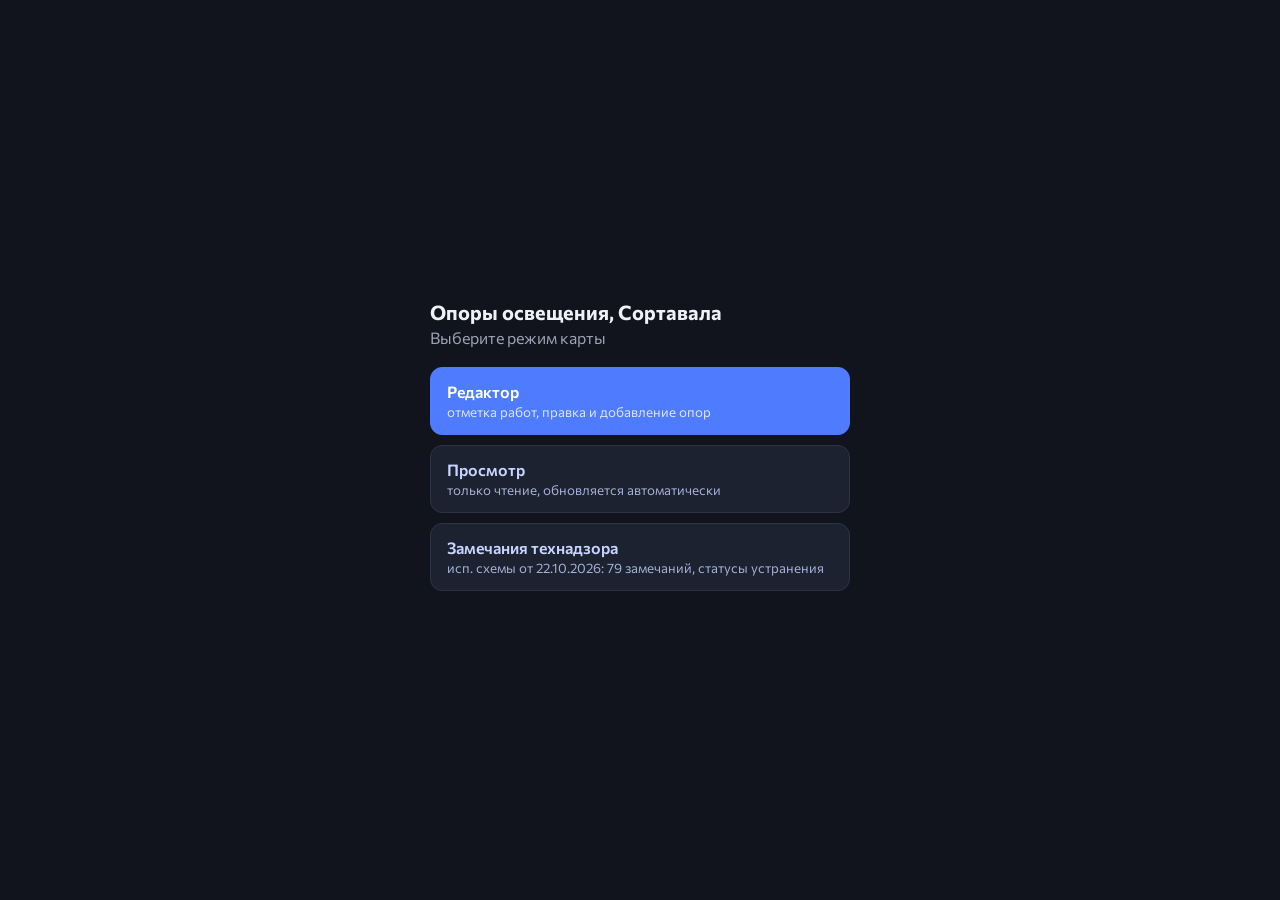
==== index.html @ 80b46d84 "Копия карты с замечаниями технадзора (исп. схемы 22.10.2026) Co-Authored-By: Claude Opus 5.5 <norepl" ====
<!doctype html><html lang="ru"><head><meta charset="utf-8"><meta name="viewport" content="width=device-width,initial-scale=1"><title>Карта опор — Сортавала</title>
<link rel="stylesheet" href="https://fonts.googleapis.com/css2?family=Commissioner:wght@400;600;700&display=swap"><style>body{margin:0;font:16px 'Commissioner',system-ui,sans-serif;background:#11141c;color:#eef1f7;display:flex;min-height:100vh;align-items:center;justify-content:center;padding:16px;box-sizing:border-box}main{max-width:420px;width:100%}h1{font-size:20px;margin:0 0 4px}p{color:#9aa3b5;margin:0 0 20px}a{display:block;padding:14px 16px;margin:10px 0;border-radius:12px;text-decoration:none;font-weight:600;border:1px solid #4f7cff}a.e{background:#4f7cff;color:#fff}a.v{background:#1d2230;color:#c6d4ff;border-color:#2c3346}small{display:block;font-weight:400;opacity:.8;margin-top:2px}</style></head>
<body><main><h1>Опоры освещения, Сортавала</h1><p>Выберите режим карты</p>
<a class="e" href="redaktor.html">Редактор<small>отметка работ, правка и добавление опор</small></a>
<a class="v" href="prosmotr.html">Просмотр<small>только чтение, обновляется автоматически</small></a><a class="v" href="zamechaniya.html">Замечания технадзора<small>исп. схемы от 22.10.2026: 79 замечаний, статусы устранения</small></a></main></body></html>
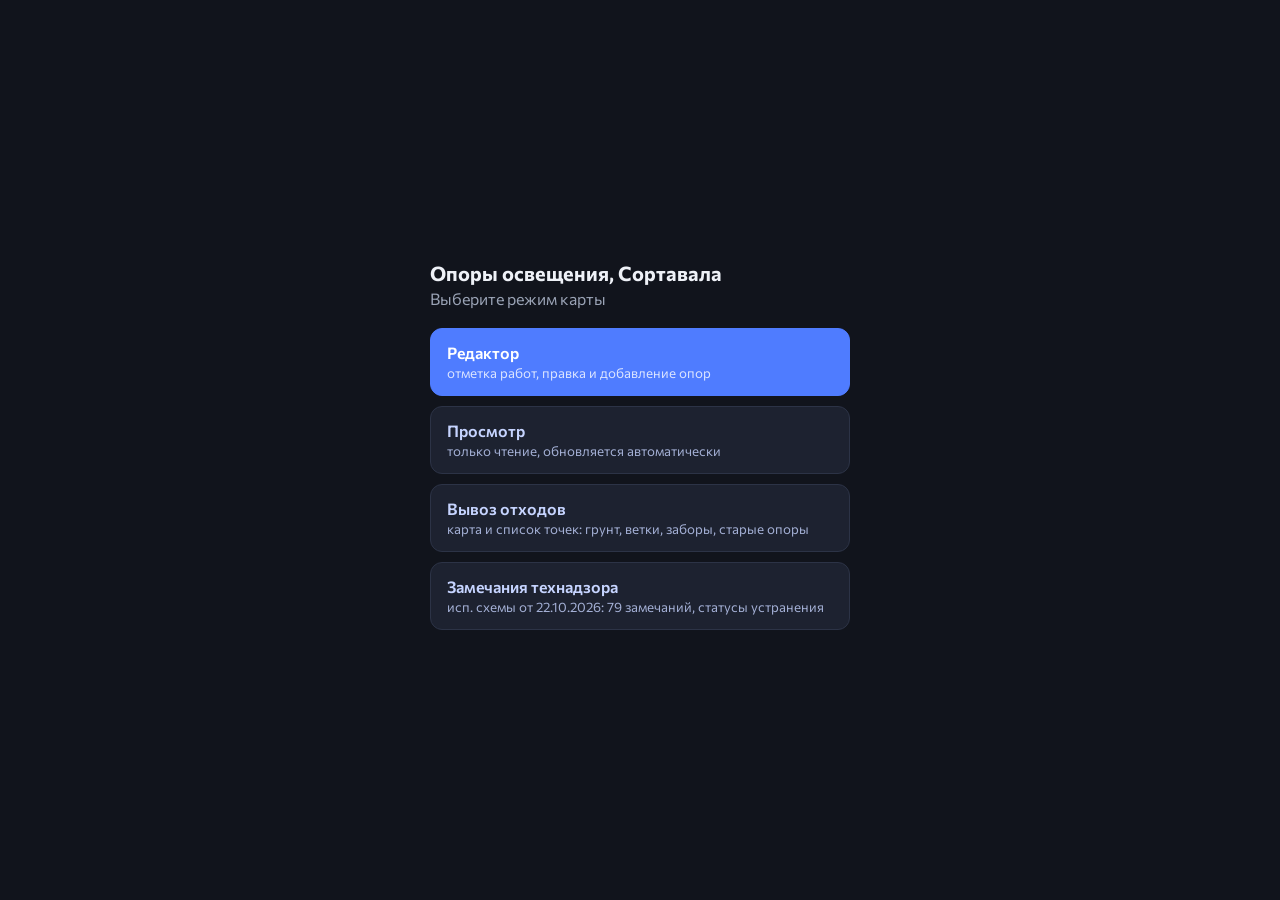
==== commit bdcdfd20: "Страница «Вывоз отходов» и работа «Вывоз отходов» на карте Co-Authored-By: Claude Opus 5.5 <noreply@" ====
--- a/index.html
+++ b/index.html
@@ -2,4 +2,4 @@
 <link rel="stylesheet" href="https://fonts.googleapis.com/css2?family=Commissioner:wght@400;600;700&display=swap"><style>body{margin:0;font:16px 'Commissioner',system-ui,sans-serif;background:#11141c;color:#eef1f7;display:flex;min-height:100vh;align-items:center;justify-content:center;padding:16px;box-sizing:border-box}main{max-width:420px;width:100%}h1{font-size:20px;margin:0 0 4px}p{color:#9aa3b5;margin:0 0 20px}a{display:block;padding:14px 16px;margin:10px 0;border-radius:12px;text-decoration:none;font-weight:600;border:1px solid #4f7cff}a.e{background:#4f7cff;color:#fff}a.v{background:#1d2230;color:#c6d4ff;border-color:#2c3346}small{display:block;font-weight:400;opacity:.8;margin-top:2px}</style></head>
 <body><main><h1>Опоры освещения, Сортавала</h1><p>Выберите режим карты</p>
 <a class="e" href="redaktor.html">Редактор<small>отметка работ, правка и добавление опор</small></a>
-<a class="v" href="prosmotr.html">Просмотр<small>только чтение, обновляется автоматически</small></a><a class="v" href="zamechaniya.html">Замечания технадзора<small>исп. схемы от 22.10.2026: 79 замечаний, статусы устранения</small></a></main></body></html>
+<a class="v" href="prosmotr.html">Просмотр<small>только чтение, обновляется автоматически</small></a><a class="v" href="vyvoz.html">Вывоз отходов<small>карта и список точек: грунт, ветки, заборы, старые опоры</small></a><a class="v" href="zamechaniya.html">Замечания технадзора<small>исп. схемы от 22.10.2026: 79 замечаний, статусы устранения</small></a></main></body></html>
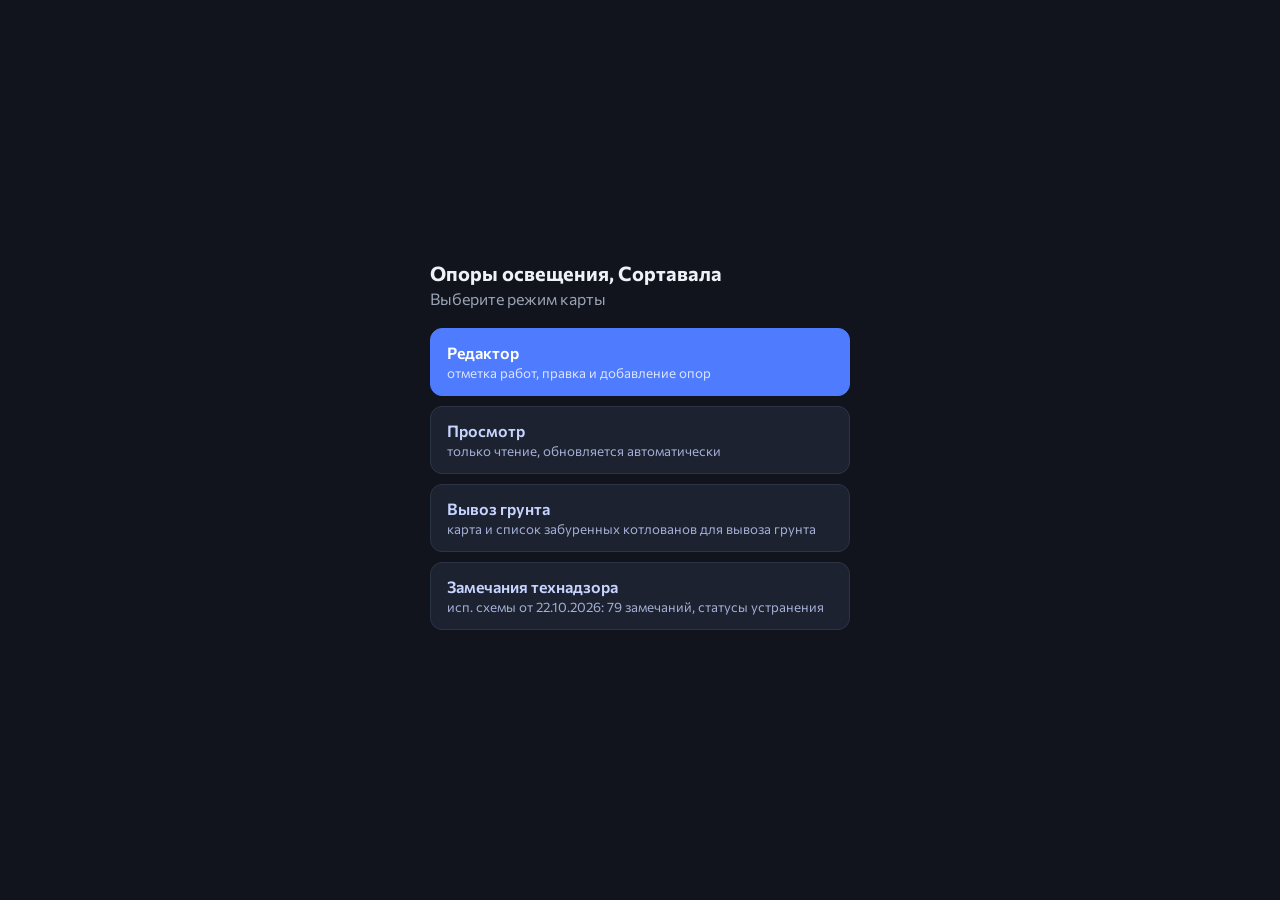
==== commit c56f666b: "Вывоз: только котлованы (грунт), без прочих видов отходов Co-Authored-By: Claude Opus 5.5 <noreply@a" ====
--- a/index.html
+++ b/index.html
@@ -2,4 +2,4 @@
 <link rel="stylesheet" href="https://fonts.googleapis.com/css2?family=Commissioner:wght@400;600;700&display=swap"><style>body{margin:0;font:16px 'Commissioner',system-ui,sans-serif;background:#11141c;color:#eef1f7;display:flex;min-height:100vh;align-items:center;justify-content:center;padding:16px;box-sizing:border-box}main{max-width:420px;width:100%}h1{font-size:20px;margin:0 0 4px}p{color:#9aa3b5;margin:0 0 20px}a{display:block;padding:14px 16px;margin:10px 0;border-radius:12px;text-decoration:none;font-weight:600;border:1px solid #4f7cff}a.e{background:#4f7cff;color:#fff}a.v{background:#1d2230;color:#c6d4ff;border-color:#2c3346}small{display:block;font-weight:400;opacity:.8;margin-top:2px}</style></head>
 <body><main><h1>Опоры освещения, Сортавала</h1><p>Выберите режим карты</p>
 <a class="e" href="redaktor.html">Редактор<small>отметка работ, правка и добавление опор</small></a>
-<a class="v" href="prosmotr.html">Просмотр<small>только чтение, обновляется автоматически</small></a><a class="v" href="vyvoz.html">Вывоз отходов<small>карта и список точек: грунт, ветки, заборы, старые опоры</small></a><a class="v" href="zamechaniya.html">Замечания технадзора<small>исп. схемы от 22.10.2026: 79 замечаний, статусы устранения</small></a></main></body></html>
+<a class="v" href="prosmotr.html">Просмотр<small>только чтение, обновляется автоматически</small></a><a class="v" href="vyvoz.html">Вывоз грунта<small>карта и список забуренных котлованов для вывоза грунта</small></a><a class="v" href="zamechaniya.html">Замечания технадзора<small>исп. схемы от 22.10.2026: 79 замечаний, статусы устранения</small></a></main></body></html>
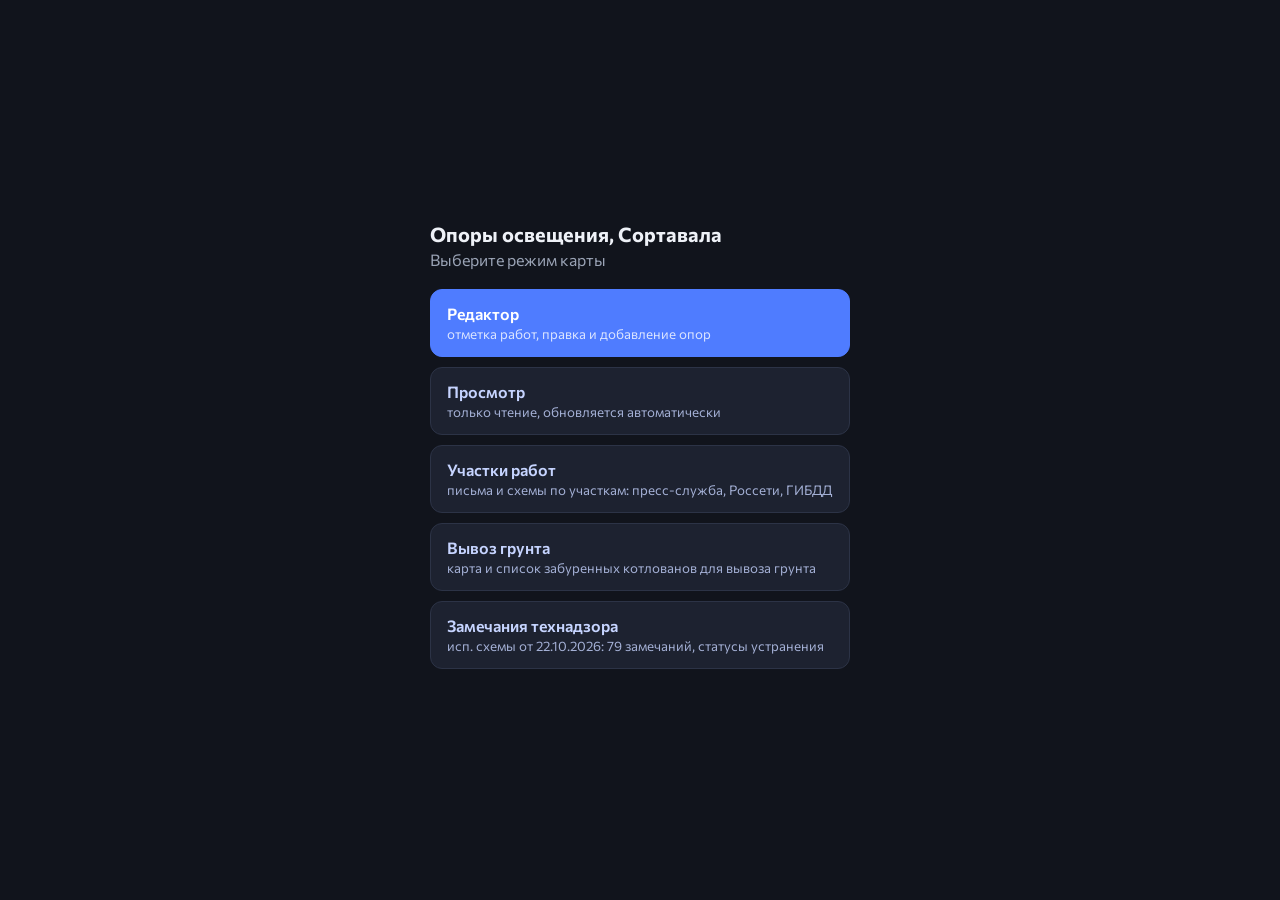
==== commit 7916ac42: "Участки работ (uchastki.html): выделение опор участка, даты/время, схема участка (PDF) и письма в пр" ====
--- a/index.html
+++ b/index.html
@@ -1,5 +1,5 @@
-<!doctype html><html lang="ru"><head><meta charset="utf-8"><meta name="viewport" content="width=device-width,initial-scale=1"><title>Карта опор — Сортавала</title>
+<!doctype html><html lang="ru"><head><meta charset="utf-8"><meta name="robots" content="noindex,nofollow,noarchive,nosnippet,noimageindex"><meta name="googlebot" content="noindex,nofollow"><meta name="yandex" content="noindex,nofollow"><meta name="viewport" content="width=device-width,initial-scale=1"><title>Карта опор — Сортавала</title>
 <link rel="stylesheet" href="https://fonts.googleapis.com/css2?family=Commissioner:wght@400;600;700&display=swap"><style>body{margin:0;font:16px 'Commissioner',system-ui,sans-serif;background:#11141c;color:#eef1f7;display:flex;min-height:100vh;align-items:center;justify-content:center;padding:16px;box-sizing:border-box}main{max-width:420px;width:100%}h1{font-size:20px;margin:0 0 4px}p{color:#9aa3b5;margin:0 0 20px}a{display:block;padding:14px 16px;margin:10px 0;border-radius:12px;text-decoration:none;font-weight:600;border:1px solid #4f7cff}a.e{background:#4f7cff;color:#fff}a.v{background:#1d2230;color:#c6d4ff;border-color:#2c3346}small{display:block;font-weight:400;opacity:.8;margin-top:2px}</style></head>
 <body><main><h1>Опоры освещения, Сортавала</h1><p>Выберите режим карты</p>
 <a class="e" href="redaktor.html">Редактор<small>отметка работ, правка и добавление опор</small></a>
-<a class="v" href="prosmotr.html">Просмотр<small>только чтение, обновляется автоматически</small></a><a class="v" href="vyvoz.html">Вывоз грунта<small>карта и список забуренных котлованов для вывоза грунта</small></a><a class="v" href="zamechaniya.html">Замечания технадзора<small>исп. схемы от 22.10.2026: 79 замечаний, статусы устранения</small></a></main></body></html>
+<a class="v" href="prosmotr.html">Просмотр<small>только чтение, обновляется автоматически</small></a><a class="v" href="uchastki.html">Участки работ<small>письма и схемы по участкам: пресс-служба, Россети, ГИБДД</small></a><a class="v" href="vyvoz.html">Вывоз грунта<small>карта и список забуренных котлованов для вывоза грунта</small></a><a class="v" href="zamechaniya.html">Замечания технадзора<small>исп. схемы от 22.10.2026: 79 замечаний, статусы устранения</small></a></main></body></html>
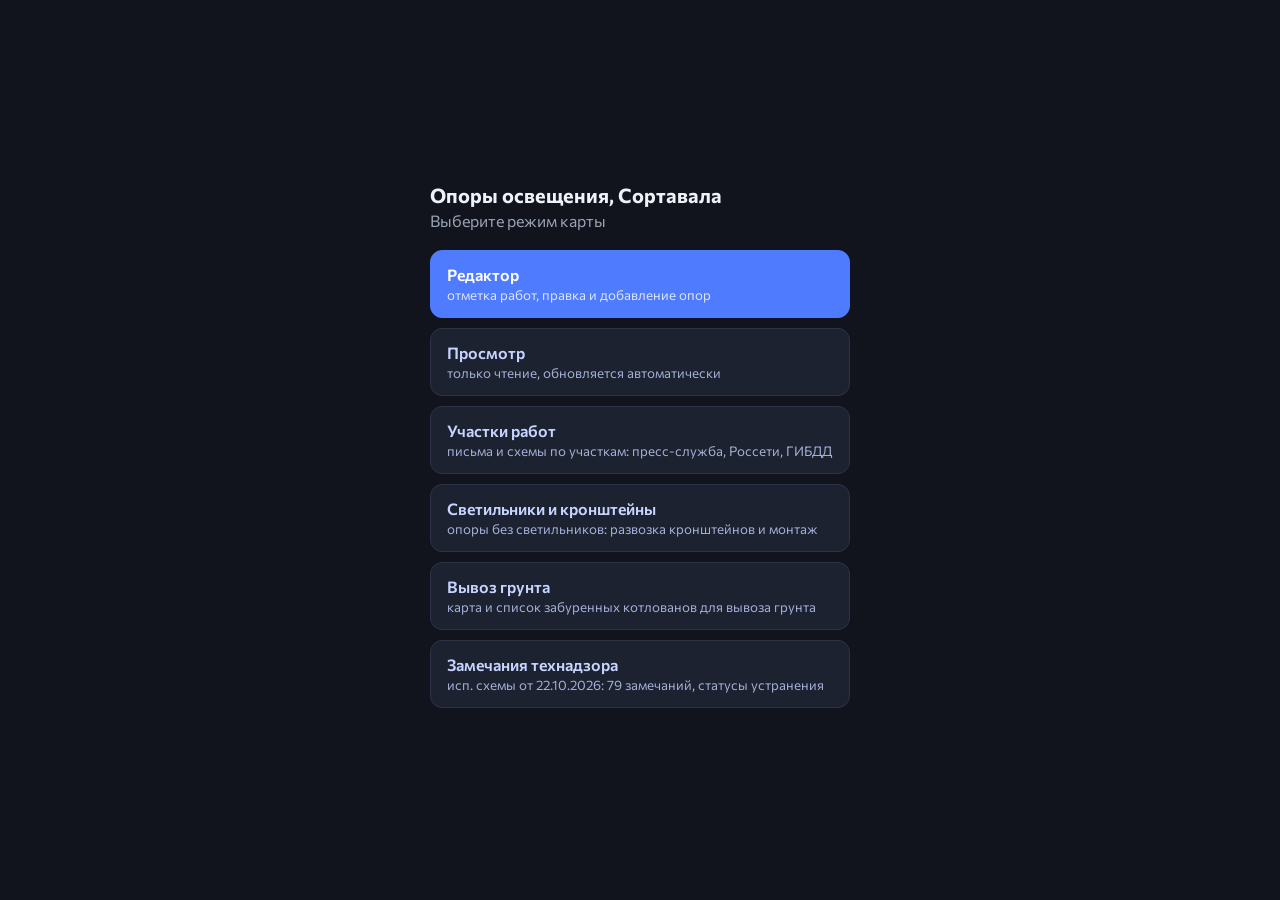
==== commit e4a7d817: "Страница «Светильники и кронштейны»: опоры без светильников — развозка кронштейнов и монтаж Co-Autho" ====
--- a/index.html
+++ b/index.html
@@ -2,4 +2,4 @@
 <link rel="stylesheet" href="https://fonts.googleapis.com/css2?family=Commissioner:wght@400;600;700&display=swap"><style>body{margin:0;font:16px 'Commissioner',system-ui,sans-serif;background:#11141c;color:#eef1f7;display:flex;min-height:100vh;align-items:center;justify-content:center;padding:16px;box-sizing:border-box}main{max-width:420px;width:100%}h1{font-size:20px;margin:0 0 4px}p{color:#9aa3b5;margin:0 0 20px}a{display:block;padding:14px 16px;margin:10px 0;border-radius:12px;text-decoration:none;font-weight:600;border:1px solid #4f7cff}a.e{background:#4f7cff;color:#fff}a.v{background:#1d2230;color:#c6d4ff;border-color:#2c3346}small{display:block;font-weight:400;opacity:.8;margin-top:2px}</style></head>
 <body><main><h1>Опоры освещения, Сортавала</h1><p>Выберите режим карты</p>
 <a class="e" href="redaktor.html">Редактор<small>отметка работ, правка и добавление опор</small></a>
-<a class="v" href="prosmotr.html">Просмотр<small>только чтение, обновляется автоматически</small></a><a class="v" href="uchastki.html">Участки работ<small>письма и схемы по участкам: пресс-служба, Россети, ГИБДД</small></a><a class="v" href="vyvoz.html">Вывоз грунта<small>карта и список забуренных котлованов для вывоза грунта</small></a><a class="v" href="zamechaniya.html">Замечания технадзора<small>исп. схемы от 22.10.2026: 79 замечаний, статусы устранения</small></a></main></body></html>
+<a class="v" href="prosmotr.html">Просмотр<small>только чтение, обновляется автоматически</small></a><a class="v" href="uchastki.html">Участки работ<small>письма и схемы по участкам: пресс-служба, Россети, ГИБДД</small></a><a class="v" href="svetilniki.html">Светильники и кронштейны<small>опоры без светильников: развозка кронштейнов и монтаж</small></a><a class="v" href="vyvoz.html">Вывоз грунта<small>карта и список забуренных котлованов для вывоза грунта</small></a><a class="v" href="zamechaniya.html">Замечания технадзора<small>исп. схемы от 22.10.2026: 79 замечаний, статусы устранения</small></a></main></body></html>
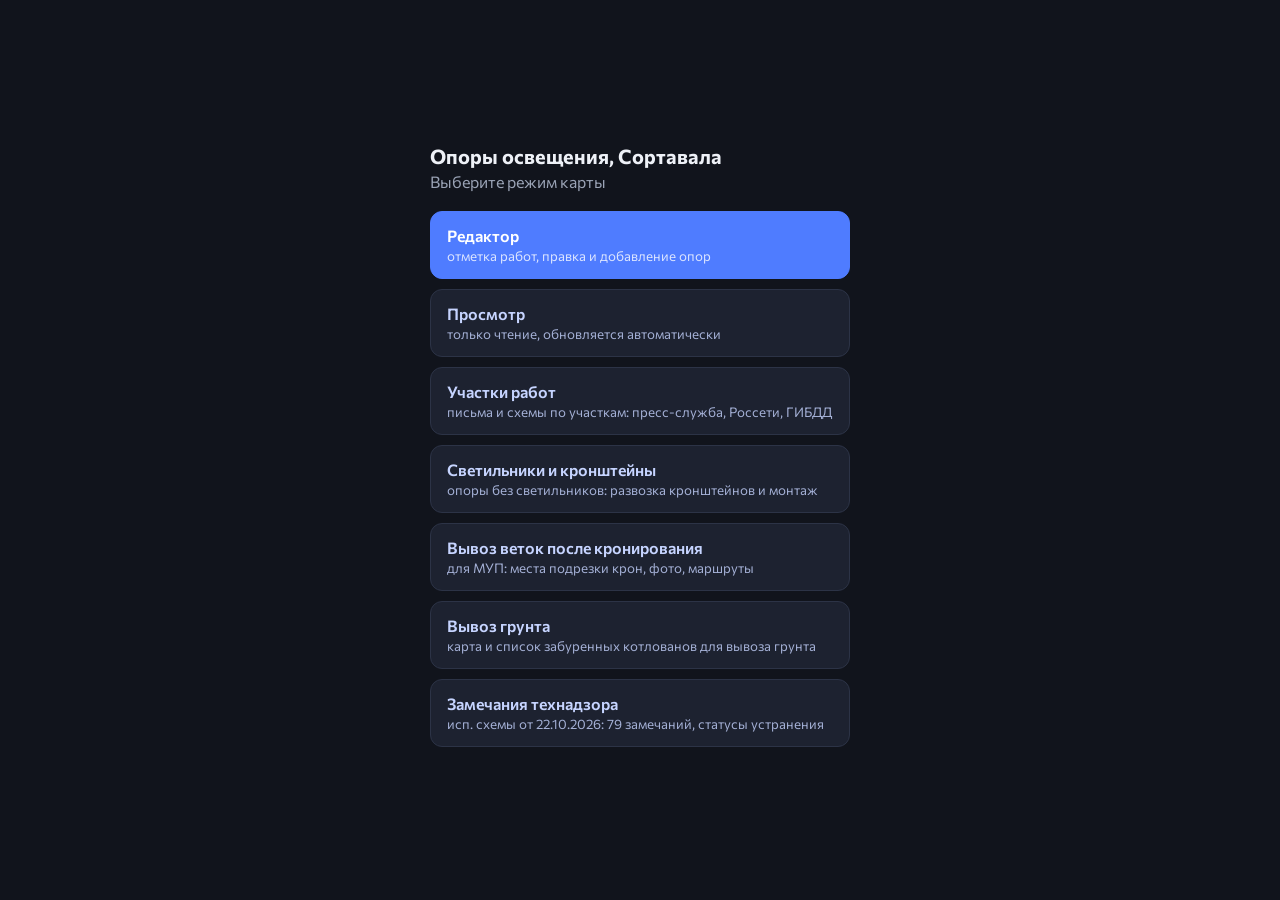
==== commit 8661a3b5: "Карта вывоза веток после кронирования для МУП Co-Authored-By: Claude Opus 5.5 <noreply@anthropic.com" ====
--- a/index.html
+++ b/index.html
@@ -2,4 +2,4 @@
 <link rel="stylesheet" href="https://fonts.googleapis.com/css2?family=Commissioner:wght@400;600;700&display=swap"><style>body{margin:0;font:16px 'Commissioner',system-ui,sans-serif;background:#11141c;color:#eef1f7;display:flex;min-height:100vh;align-items:center;justify-content:center;padding:16px;box-sizing:border-box}main{max-width:420px;width:100%}h1{font-size:20px;margin:0 0 4px}p{color:#9aa3b5;margin:0 0 20px}a{display:block;padding:14px 16px;margin:10px 0;border-radius:12px;text-decoration:none;font-weight:600;border:1px solid #4f7cff}a.e{background:#4f7cff;color:#fff}a.v{background:#1d2230;color:#c6d4ff;border-color:#2c3346}small{display:block;font-weight:400;opacity:.8;margin-top:2px}</style></head>
 <body><main><h1>Опоры освещения, Сортавала</h1><p>Выберите режим карты</p>
 <a class="e" href="redaktor.html">Редактор<small>отметка работ, правка и добавление опор</small></a>
-<a class="v" href="prosmotr.html">Просмотр<small>только чтение, обновляется автоматически</small></a><a class="v" href="uchastki.html">Участки работ<small>письма и схемы по участкам: пресс-служба, Россети, ГИБДД</small></a><a class="v" href="svetilniki.html">Светильники и кронштейны<small>опоры без светильников: развозка кронштейнов и монтаж</small></a><a class="v" href="vyvoz.html">Вывоз грунта<small>карта и список забуренных котлованов для вывоза грунта</small></a><a class="v" href="zamechaniya.html">Замечания технадзора<small>исп. схемы от 22.10.2026: 79 замечаний, статусы устранения</small></a></main></body></html>
+<a class="v" href="prosmotr.html">Просмотр<small>только чтение, обновляется автоматически</small></a><a class="v" href="uchastki.html">Участки работ<small>письма и схемы по участкам: пресс-служба, Россети, ГИБДД</small></a><a class="v" href="svetilniki.html">Светильники и кронштейны<small>опоры без светильников: развозка кронштейнов и монтаж</small></a><a class="v" href="vyvoz-vetok.html">Вывоз веток после кронирования<small>для МУП: места подрезки крон, фото, маршруты</small></a><a class="v" href="vyvoz.html">Вывоз грунта<small>карта и список забуренных котлованов для вывоза грунта</small></a><a class="v" href="zamechaniya.html">Замечания технадзора<small>исп. схемы от 22.10.2026: 79 замечаний, статусы устранения</small></a></main></body></html>
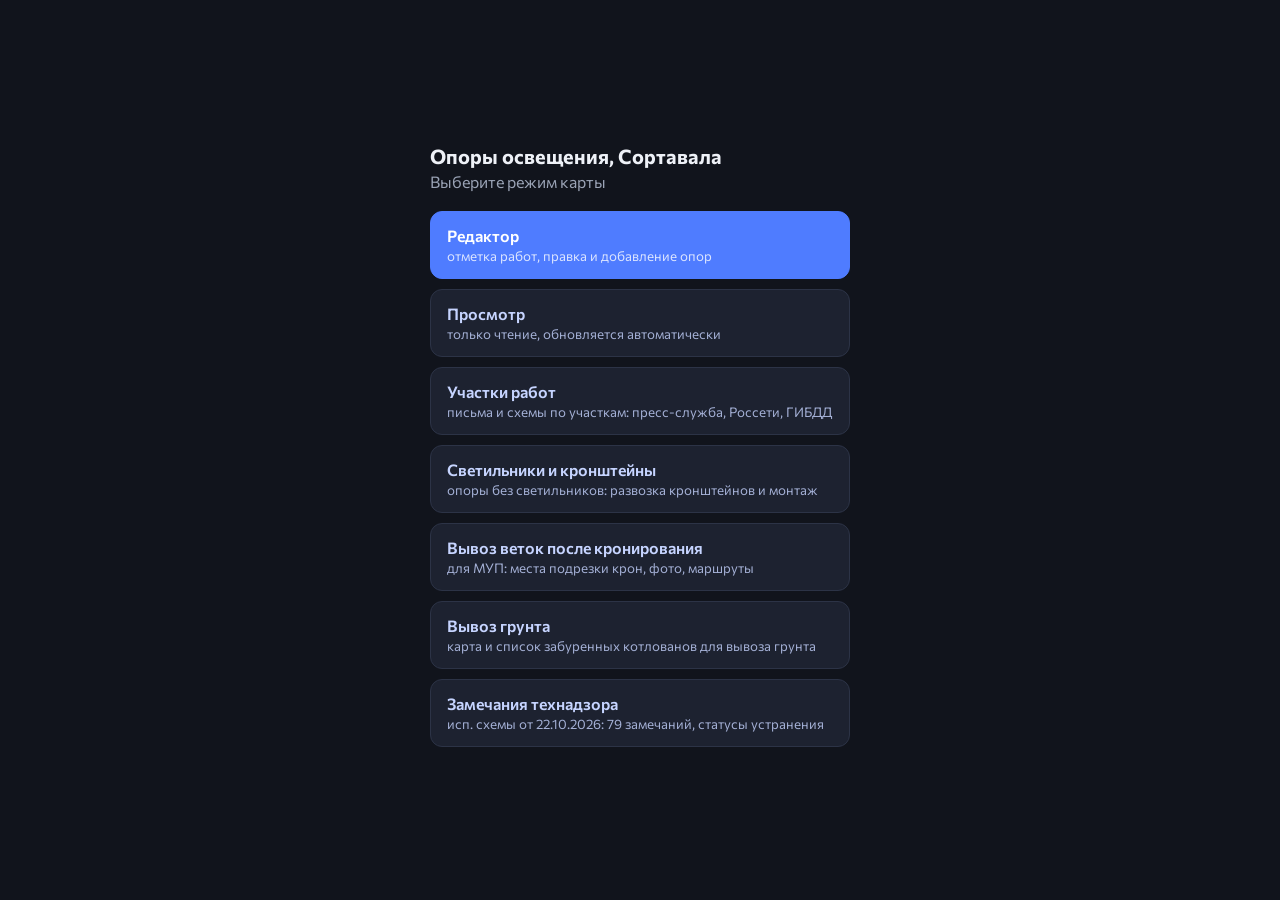
==== commit 5407dfa3: "Библиотеки и шрифт со своего сайта, без cdnjs/jsdelivr/Google Fonts Co-Authored-By: Claude Opus 5.5 " ====
--- a/index.html
+++ b/index.html
@@ -1,5 +1,5 @@
 <!doctype html><html lang="ru"><head><meta charset="utf-8"><meta name="robots" content="noindex,nofollow,noarchive,nosnippet,noimageindex"><meta name="googlebot" content="noindex,nofollow"><meta name="yandex" content="noindex,nofollow"><meta name="viewport" content="width=device-width,initial-scale=1"><title>Карта опор — Сортавала</title>
-<link rel="stylesheet" href="https://fonts.googleapis.com/css2?family=Commissioner:wght@400;600;700&display=swap"><style>body{margin:0;font:16px 'Commissioner',system-ui,sans-serif;background:#11141c;color:#eef1f7;display:flex;min-height:100vh;align-items:center;justify-content:center;padding:16px;box-sizing:border-box}main{max-width:420px;width:100%}h1{font-size:20px;margin:0 0 4px}p{color:#9aa3b5;margin:0 0 20px}a{display:block;padding:14px 16px;margin:10px 0;border-radius:12px;text-decoration:none;font-weight:600;border:1px solid #4f7cff}a.e{background:#4f7cff;color:#fff}a.v{background:#1d2230;color:#c6d4ff;border-color:#2c3346}small{display:block;font-weight:400;opacity:.8;margin-top:2px}</style></head>
+<link rel="stylesheet" href="lib/fonts/commissioner.css"><style>body{margin:0;font:16px 'Commissioner',system-ui,sans-serif;background:#11141c;color:#eef1f7;display:flex;min-height:100vh;align-items:center;justify-content:center;padding:16px;box-sizing:border-box}main{max-width:420px;width:100%}h1{font-size:20px;margin:0 0 4px}p{color:#9aa3b5;margin:0 0 20px}a{display:block;padding:14px 16px;margin:10px 0;border-radius:12px;text-decoration:none;font-weight:600;border:1px solid #4f7cff}a.e{background:#4f7cff;color:#fff}a.v{background:#1d2230;color:#c6d4ff;border-color:#2c3346}small{display:block;font-weight:400;opacity:.8;margin-top:2px}</style></head>
 <body><main><h1>Опоры освещения, Сортавала</h1><p>Выберите режим карты</p>
 <a class="e" href="redaktor.html">Редактор<small>отметка работ, правка и добавление опор</small></a>
 <a class="v" href="prosmotr.html">Просмотр<small>только чтение, обновляется автоматически</small></a><a class="v" href="uchastki.html">Участки работ<small>письма и схемы по участкам: пресс-служба, Россети, ГИБДД</small></a><a class="v" href="svetilniki.html">Светильники и кронштейны<small>опоры без светильников: развозка кронштейнов и монтаж</small></a><a class="v" href="vyvoz-vetok.html">Вывоз веток после кронирования<small>для МУП: места подрезки крон, фото, маршруты</small></a><a class="v" href="vyvoz.html">Вывоз грунта<small>карта и список забуренных котлованов для вывоза грунта</small></a><a class="v" href="zamechaniya.html">Замечания технадзора<small>исп. схемы от 22.10.2026: 79 замечаний, статусы устранения</small></a></main></body></html>
--- a/lib/fonts/commissioner.css
+++ b/lib/fonts/commissioner.css
@@ -0,0 +1,8 @@
+@font-face{font-family:'Commissioner';font-style:normal;font-display:swap;font-weight:400;src:url(commissioner-cyrillic-400-normal.woff2) format('woff2');unicode-range:U+0301,U+0400-045F,U+0490-0491,U+04B0-04B1,U+2116}
+@font-face{font-family:'Commissioner';font-style:normal;font-display:swap;font-weight:400;src:url(commissioner-latin-400-normal.woff2) format('woff2');unicode-range:U+0000-00FF,U+0131,U+0152-0153,U+02BB-02BC,U+02C6,U+02DA,U+02DC,U+0304,U+0308,U+0329,U+2000-206F,U+20AC,U+2122,U+2191,U+2193,U+2212,U+2215,U+FEFF,U+FFFD}
+@font-face{font-family:'Commissioner';font-style:normal;font-display:swap;font-weight:500;src:url(commissioner-cyrillic-500-normal.woff2) format('woff2');unicode-range:U+0301,U+0400-045F,U+0490-0491,U+04B0-04B1,U+2116}
+@font-face{font-family:'Commissioner';font-style:normal;font-display:swap;font-weight:500;src:url(commissioner-latin-500-normal.woff2) format('woff2');unicode-range:U+0000-00FF,U+0131,U+0152-0153,U+02BB-02BC,U+02C6,U+02DA,U+02DC,U+0304,U+0308,U+0329,U+2000-206F,U+20AC,U+2122,U+2191,U+2193,U+2212,U+2215,U+FEFF,U+FFFD}
+@font-face{font-family:'Commissioner';font-style:normal;font-display:swap;font-weight:600;src:url(commissioner-cyrillic-600-normal.woff2) format('woff2');unicode-range:U+0301,U+0400-045F,U+0490-0491,U+04B0-04B1,U+2116}
+@font-face{font-family:'Commissioner';font-style:normal;font-display:swap;font-weight:600;src:url(commissioner-latin-600-normal.woff2) format('woff2');unicode-range:U+0000-00FF,U+0131,U+0152-0153,U+02BB-02BC,U+02C6,U+02DA,U+02DC,U+0304,U+0308,U+0329,U+2000-206F,U+20AC,U+2122,U+2191,U+2193,U+2212,U+2215,U+FEFF,U+FFFD}
+@font-face{font-family:'Commissioner';font-style:normal;font-display:swap;font-weight:700;src:url(commissioner-cyrillic-700-normal.woff2) format('woff2');unicode-range:U+0301,U+0400-045F,U+0490-0491,U+04B0-04B1,U+2116}
+@font-face{font-family:'Commissioner';font-style:normal;font-display:swap;font-weight:700;src:url(commissioner-latin-700-normal.woff2) format('woff2');unicode-range:U+0000-00FF,U+0131,U+0152-0153,U+02BB-02BC,U+02C6,U+02DA,U+02DC,U+0304,U+0308,U+0329,U+2000-206F,U+20AC,U+2122,U+2191,U+2193,U+2212,U+2215,U+FEFF,U+FFFD}
